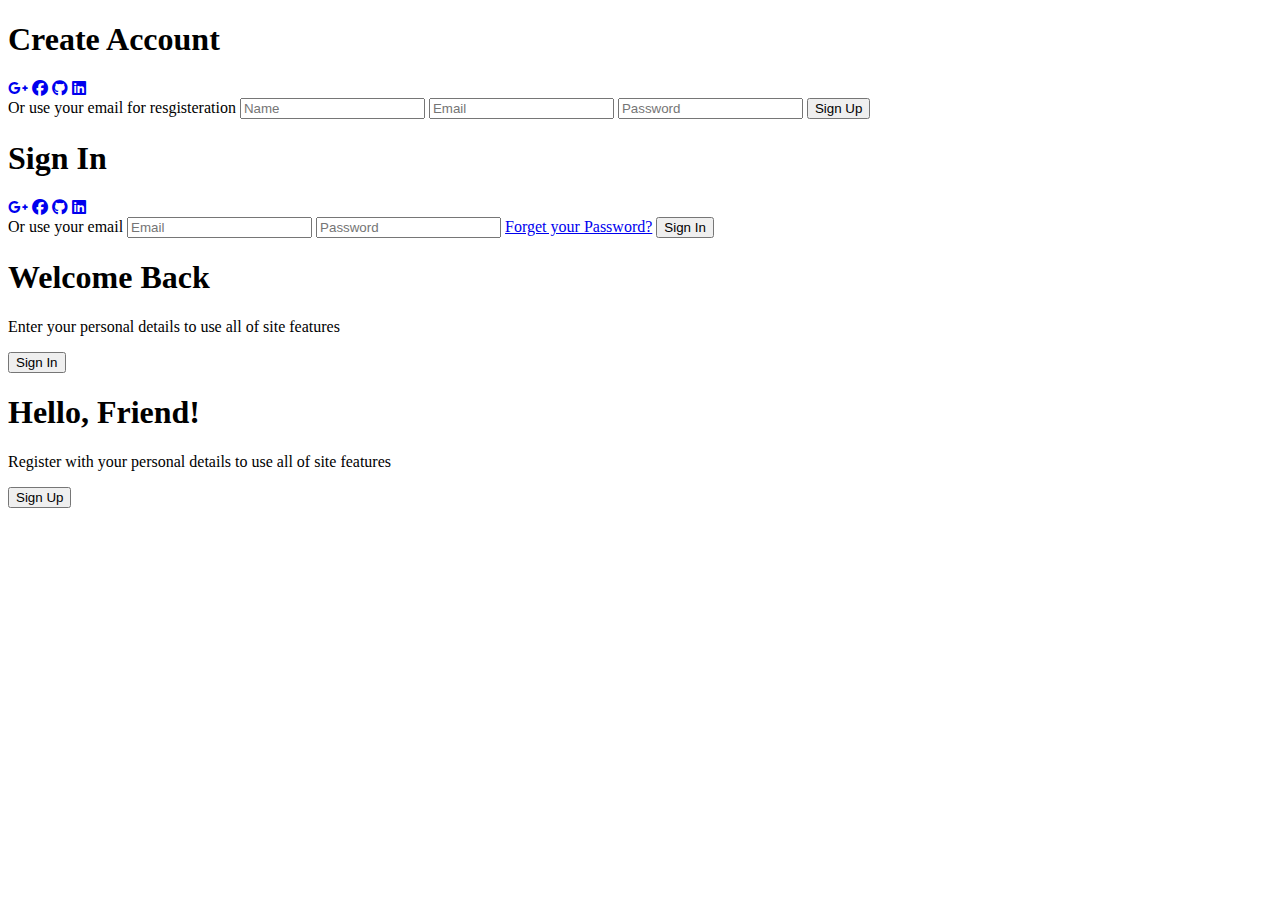
==== login_signup/index.html @ 2e9f8f5e "Create index.html" ====
<!DOCTYPE html>
<html lang="en">

<head>
    <meta charset="UTF-8">
    <meta name="viewport" content="width=device-width, initial-scale=1.0">
    <link rel="stylesheet" href="https://cdnjs.cloudflare.com/ajax/libs/font-awesome/6.4.2/css/all.min.css">
    <link rel="stylesheet" href="style.css">
    <title>Login</title>
</head>

<body>  

    <div class="container" id="container">
        <div class="form-container sign-up">
            <form>
                <h1>Create Account</h1>
                <div class="social-icons">
                    <a href="#" class="icon"><i class="fa-brands fa-google-plus-g"></i></a>
                    <a href="#" class="icon"><i class="fa-brands fa-facebook"></i></a>
                    <a href="#" class="icon"><i class="fa-brands fa-github"></i></a>
                    <a href="#" class="icon"><i class="fa-brands fa-linkedin"></i></a>
                </div>
                <span>Or use your email for resgisteration</span>
                <input type="text" placeholder="Name">
                <input type="email" placeholder="Email">
                <input type="password" placeholder="Password">
                <button>Sign Up</button>
            </form>
        </div>
        <div class="form-container sign-in">
            <form>
                <h1>Sign In</h1>
                <div class="social-icons">
                    <a href="#" class="icon"><i class="fa-brands fa-google-plus-g"></i></a>
                    <a href="#" class="icon"><i class="fa-brands fa-facebook"></i></a>
                    <a href="#" class="icon"><i class="fa-brands fa-github"></i></a>
                    <a href="#" class="icon"><i class="fa-brands fa-linkedin"></i></a>
                </div>
                <span>Or use your email</span>
                <input type="email" placeholder="Email">
                <input type="password" placeholder="Password">
                <a href="#">Forget your Password?</a>
                <button>Sign In</button>
            </form>
        </div>
        <div class="toggle-container">
            <div class="toggle">
                <div class="toggle-panel toggle-left">
                    <h1>Welcome Back</h1>
                    <p>Enter your personal details to use all of site features</p>
                    <button class="hidden" id="login">Sign In</button>
                </div>
                <div class="toggle-panel toggle-right">
                    <h1>Hello, Friend!</h1>
                    <p>Register with your personal details to use all of site features</p>
                    <button class="hidden" id="register">Sign Up</button>
                </div>
            </div>
        </div>
    </div>

    <script src="script.js"></script>
</body>

</html>
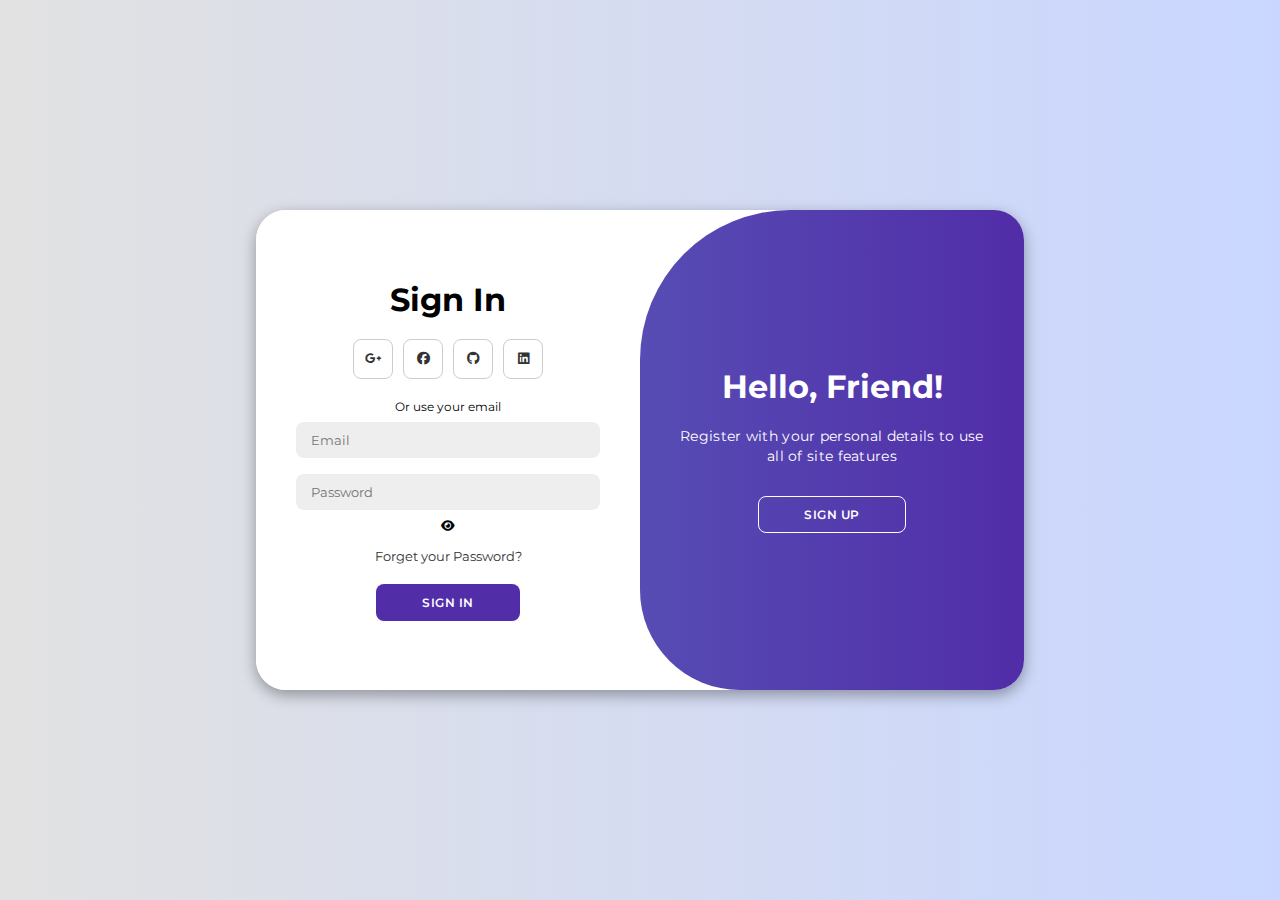
==== commit ec8ed319: "Update index.html" ====
--- a/login_signup/index.html
+++ b/login_signup/index.html
@@ -39,7 +39,12 @@
                 </div>
                 <span>Or use your email</span>
                 <input type="email" placeholder="Email">
-                <input type="password" placeholder="Password">
+                <input type="password" placeholder="Password" id="password sign-in">
+                <span class="eye-icon">
+                    <i class="fa-solid fa-eye"
+                    aria-hidden="true"
+                    id="eye" onclick="toggle('password sign-in')"></i>
+                </span>
                 <a href="#">Forget your Password?</a>
                 <button>Sign In</button>
             </form>
--- a/login_signup/style.css
+++ b/login_signup/style.css
@@ -0,0 +1,210 @@
+@import url('https://fonts.googleapis.com/css2?family=Montserrat:wght@300;400;500;600;700&display=swap');
+
+*{
+    margin: 0;
+    padding: 0;
+    box-sizing: border-box;
+    font-family: 'Montserrat', sans-serif;
+}
+
+body{
+    background-color: #c9d6ff;
+    background: linear-gradient(to right, #e2e2e2, #c9d6ff);
+    display: flex;
+    align-items: center;
+    justify-content: center;
+    flex-direction: column;
+    height: 100vh;
+}
+
+.container{
+    background-color: #fff;
+    border-radius: 30px;
+    box-shadow: 0 5px 15px rgba(0, 0, 0, 0.35);
+    position: relative;
+    overflow: hidden;
+    width: 768px;
+    max-width: 100%;
+    min-height: 480px;
+}
+
+.container p{
+    font-size: 14px;
+    line-height: 20px;
+    letter-spacing: 0.3px;
+    margin: 20px 0;
+}
+
+.container span{
+    font-size: 12px;
+}
+
+.container a{
+    color: #333;
+    font-size: 13px;
+    text-decoration: none;
+    margin: 15px 0 10px;
+}
+
+.container button{
+    background-color: #512da8;
+    color: #fff;
+    font-size: 12px;
+    padding: 10px 45px;
+    border: 1px solid transparent;
+    border-radius: 8px;
+    font-weight: 600;
+    letter-spacing: 0.5px;
+    text-transform: uppercase;
+    margin-top: 10px;
+    cursor: pointer;
+}
+
+.container button.hidden{
+    background-color: transparent;
+    border-color: #fff;
+}
+
+.container form{
+    background-color: #fff;
+    display: flex;
+    align-items: center;
+    justify-content: center;
+    flex-direction: column;
+    padding: 0 40px;
+    height: 100%;
+}
+
+.container input{
+    background-color: #eee;
+    border: none;
+    margin: 8px 0;
+    padding: 10px 15px;
+    font-size: 13px;
+    border-radius: 8px;
+    width: 100%;
+    outline: none;
+}
+
+.form-container{
+    position: absolute;
+    top: 0;
+    height: 100%;
+    transition: all 0.6s ease-in-out;
+}
+
+.sign-in{
+    left: 0;
+    width: 50%;
+    z-index: 2;
+}
+
+.container.active .sign-in{
+    transform: translateX(100%);
+}
+
+.sign-up{
+    left: 0;
+    width: 50%;
+    opacity: 0;
+    z-index: 1;
+}
+
+.container.active .sign-up{
+    transform: translateX(100%);
+    opacity: 1;
+    z-index: 5;
+    animation: move 0.6s;
+}
+
+@keyframes move{
+    0%, 49.99%{
+        opacity: 0;
+        z-index: 1;
+    }
+    50%, 100%{
+        opacity: 1;
+        z-index: 5;
+    }
+}
+
+.social-icons{
+    margin: 20px 0;
+}
+
+.social-icons a{
+    border: 1px solid #ccc;
+    border-radius: 20%;
+    display: inline-flex;
+    justify-content: center;
+    align-items: center;
+    margin: 0 3px;
+    width: 40px;
+    height: 40px;
+}
+
+.toggle-container{
+    position: absolute;
+    top: 0;
+    left: 50%;
+    width: 50%;
+    height: 100%;
+    overflow: hidden;
+    transition: all 0.6s ease-in-out;
+    border-radius: 150px 0 0 100px;
+    z-index: 1000;
+}
+
+.container.active .toggle-container{
+    transform: translateX(-100%);
+    border-radius: 0 150px 100px 0;
+}
+
+.toggle{
+    background-color: #512da8;
+    height: 100%;
+    background: linear-gradient(to right, #5c6bc0, #512da8);
+    color: #fff;
+    position: relative;
+    left: -100%;
+    height: 100%;
+    width: 200%;
+    transform: translateX(0);
+    transition: all 0.6s ease-in-out;
+}
+
+.container.active .toggle{
+    transform: translateX(50%);
+}
+
+.toggle-panel{
+    position: absolute;
+    width: 50%;
+    height: 100%;
+    display: flex;
+    align-items: center;
+    justify-content: center;
+    flex-direction: column;
+    padding: 0 30px;
+    text-align: center;
+    top: 0;
+    transform: translateX(0);
+    transition: all 0.6s ease-in-out;
+}
+
+.toggle-left{
+    transform: translateX(-200%);
+}
+
+.container.active .toggle-left{
+    transform: translateX(0);
+}
+
+.toggle-right{
+    right: 0;
+    transform: translateX(0);
+}
+
+.container.active .toggle-right{
+    transform: translateX(200%);
+}
